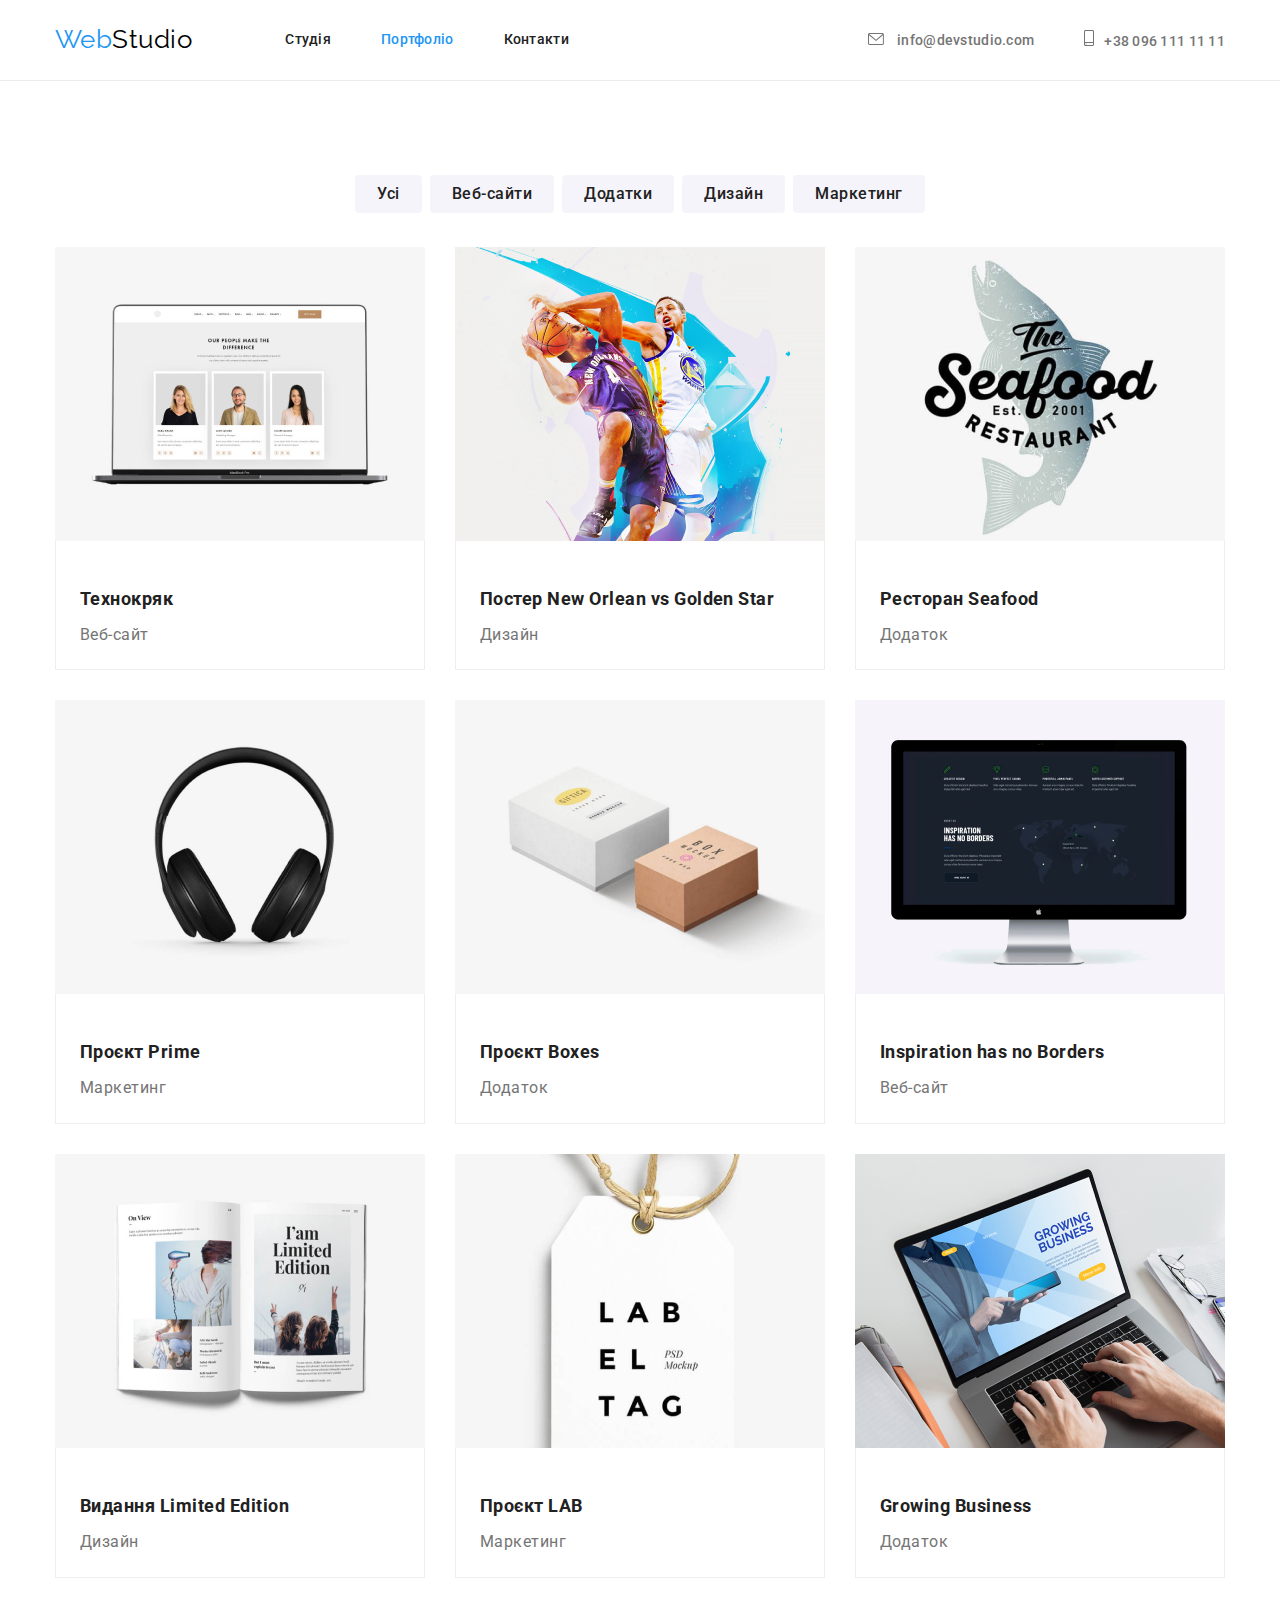
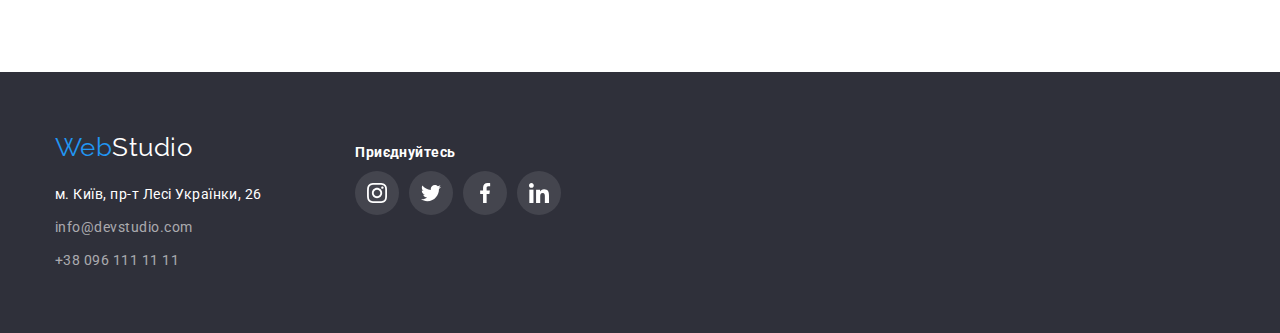
==== portfolio.html @ cf9079a1 "1" ====
<!DOCTYPE html>
<html lang="uk">
  <head>
    <meta charset="UTF-8" />
    <meta http-equiv="X-UA-Compatible" content="IE=edge" />
    <meta name="viewport" content="width=device-width, initial-scale=1.0" />
    <title>Портфоліо</title>
    <link
      href="https://fonts.googleapis.com/css2?family=Raleway:wght@700&family=Roboto:wght@400;500;700;900&display=swap"
      rel="stylesheet"
    />
    <link
      rel="stylesheet"
      href="https://cdnjs.cloudflare.com/ajax/libs/modern-normalize/1.1.0/modern-normalize.min.css"
    />
    <link rel="stylesheet" href="./css/styles.css" />
  </head>
  <body>
    <header class="header-page">
      <div class="container header">
        <nav class="menu-part">
          <a class="logo" href="/">Web<span class="logo-part">Studio</span></a>
          <!-- Меню навігації -->
          <ul class="menu list">
            <li class="item"><a class="link" href="./index.html">Студія</a></li>
            <li class="item"><a class="link current" href="./portfolio.html">Портфоліо</a></li>
            <li class="item"><a class="link" href="#contacts">Контакти</a></li>
          </ul>
        </nav>
        <!-- Контакти -->

        <ul class="contact list">
          <li class="item">
            <a class="link" href="mailto:info@devstudio.com">
              <svg class="icon icon-mail" width="16" height="12">
                <use xlink:href="./images/icons.svg#icon-mail"></use>
              </svg>
              info@devstudio.com</a
            >
          </li>
          <li class="item">
            <a class="link" href="tel:+380961111111"
              ><svg class="icon icon-phone" width="10" height="16">
                <use xlink:href="./images/icons.svg#icon-phone"></use></svg
              >+38 096 111 11 11</a
            >
          </li>
        </ul>
      </div>
    </header>

    <!-- Портфоліо -->
    <main>
      <section class="section">
        <div class="container">
          <h1 class="hidden">Наші роботи</h1>
          <h2 class="hidden">Портфоліо</h2>
          <!-- Фільтр -->
          <ul class="filter list">
            <li class="item"><button class="button" type="button">Усі</button></li>
            <li class="item"><button class="button" type="button">Веб-сайти</button></li>
            <li class="item"><button class="button" type="button">Додатки</button></li>
            <li class="item"><button class="button" type="button">Дизайн</button></li>
            <li class="item"><button class="button" type="button">Маркетинг</button></li>
          </ul>
          <!-- Портфоріо -->
          <ul class="portfolio list">
            <li class="item">
              <a class="link" href="#">
                <img
                  class="img"
                  src="./images/portfolio1.jpg"
                  alt="Технокряк"
                  width="370"
                  height="294"
                />
                <div class="signature">
                  <h3 class="title">Технокряк</h3>
                  <p class="text">Веб-сайт</p>
                </div>
              </a>
            </li>
            <li class="item">
              <a class="link" href="#" target="_blank" rel="noopener noreferrer">
                <img
                  class="img"
                  src="./images/portfolio2.jpg"
                  alt="Постер New Orlean vs Golden Star"
                  width="370"
                  height="294"
                />
                <div class="signature">
                  <h3 class="title">Постер New Orlean vs Golden Star</h3>
                  <p class="text">Дизайн</p>
                </div></a
              >
            </li>
            <li class="item">
              <a class="link" href="#" target="_blank" rel="noopener noreferrer">
                <img
                  class="img"
                  src="./images/portfolio3.jpg"
                  alt="Ресторан Seafood"
                  width="370"
                  height="294"
                />
                <div class="signature">
                  <h3 class="title">Ресторан Seafood</h3>
                  <p class="text">Додаток</p>
                </div></a
              >
            </li>
            <li class="item">
              <a class="link" href="#" target="_blank" rel="noopener noreferrer"
                ><img
                  class="img"
                  src="./images/portfolio4.jpg"
                  alt="Проєкт Prime"
                  width="370"
                  height="294"
                />
                <div class="signature">
                  <h3 class="title">Проєкт Prime</h3>
                  <p class="text">Маркетинг</p>
                </div></a
              >
            </li>
            <li class="item">
              <a class="link" href="#" target="_blank" rel="noopener noreferrer"
                ><img
                  class="img"
                  src="./images/portfolio5.jpg"
                  alt="Проєкт Boxes"
                  width="370"
                  height="294"
                />
                <div class="signature">
                  <h3 class="title">Проєкт Boxes</h3>
                  <p class="text">Додаток</p>
                </div></a
              >
            </li>
            <li class="item">
              <a class="link" href="#" target="_blank" rel="noopener noreferrer"
                ><img
                  class="img"
                  src="./images/portfolio6.jpg"
                  alt="Inspiration has no Borders"
                  width="370"
                  height="294"
                />
                <div class="signature">
                  <h3 class="title">Inspiration has no Borders</h3>
                  <p class="text">Веб-сайт</p>
                </div></a
              >
            </li>
            <li class="item">
              <a class="link" href="#" target="_blank" rel="noopener noreferrer"
                ><img
                  class="img"
                  src="./images/portfolio7.jpg"
                  alt="Видання Limited Edition"
                  width="370"
                  height="294"
                />
                <div class="signature">
                  <h3 class="title">Видання Limited Edition</h3>
                  <p class="text">Дизайн</p>
                </div></a
              >
            </li>
            <li class="item">
              <a class="link" href="#" target="_blank" rel="noopener noreferrer"
                ><img
                  class="img"
                  src="./images/portfolio8.jpg"
                  alt="Проєкт LAB"
                  width="370"
                  height="294"
                />
                <div class="signature">
                  <h3 class="title">Проєкт LAB</h3>
                  <p class="text">Маркетинг</p>
                </div></a
              >
            </li>
            <li class="item">
              <a class="link" href="#" target="_blank" rel="noopener noreferrer"
                ><img
                  class="img"
                  src="./images/portfolio9.jpg"
                  alt="Growing Business"
                  width="370"
                  height="294"
                />
                <div class="signature">
                  <h3 class="title">Growing Business</h3>
                  <p class="text">Додаток</p>
                </div></a
              >
            </li>
          </ul>
        </div>
      </section>
    </main>

    <!-- Підвал -->
    <footer class="footer">
      <div class="container">
        <div id="contacts">
          <a class="logo" href="/">Web<span class="logo-part">Studio</span></a>
          <address class="addres">
            <a
              class="addres-link"
              href="https://www.google.com/maps/place/%D0%B1%D1%83%D0%BB%D1%8C%D0%B2%D0%B0%D1%80+%D0%9B%D0%B5%D1%81%D1%96+%D0%A3%D0%BA%D1%80%D0%B0%D1%97%D0%BD%D0%BA%D0%B8,+26,+%D0%9A%D0%B8%D1%97%D0%B2,+02000/@50.427058,30.5351338,18.25z/data=!4m5!3m4!1s0x40d4cf0e033ecbe9:0x57a4dffefec77da0!8m2!3d50.4265807!4d30.5383858"
              target="_blank"
              rel="noopener noreferrer"
              >м. Київ, пр-т Лесі Українки, 26</a
            >
            <!-- Контакти -->
            <ul class="contact-footer list">
              <li class="item">
                <a
                  class="link"
                  target="_blank"
                  rel="noopener noreferrer"
                  href="mailto:info@devstudio.com"
                  >info@devstudio.com</a
                >
              </li>
              <li class="item"><a class="link" href="tel:+380961111111">+38 096 111 11 11</a></li>
            </ul>
          </address>
        </div>
        <div class="social">
          <h2 class="social-title">Приєднуйтесь</h2>
          <ul class="list socials">
            <li>
              <a class="footer-social-link" target="_blank" rel="noopener noreferrer" href="#"
                ><svg class="icon icon-instagram" width="20" height="20">
                  <use
                    xlink:href="./images/icons.svg#icon-instagram"
                    width="20"
                    height="20"
                  ></use></svg
              ></a>
            </li>
            <li>
              <a class="footer-social-link" target="_blank" rel="noopener noreferrer" href="#">
                <svg class="icon icon-twitter" width="20" height="20">
                  <use
                    xlink:href="./images/icons.svg#icon-twitter"
                    width="20"
                    height="20"
                  ></use></svg
              ></a>
            </li>
            <li>
              <a class="footer-social-link" target="_blank" rel="noopener noreferrer" href="#"
                ><svg class="icon icon-facebook" width="20" height="20">
                  <use xlink:href="./images/icons.svg#icon-facebook" width="20" height="20"></use>
                </svg>
              </a>
            </li>
            <li>
              <a class="footer-social-link" target="_blank" rel="noopener noreferrer" href="#"
                ><svg class="icon icon-linkedin" width="20" height="20">
                  <use xlink:href="./images/icons.svg#icon-linkedin" width="20" height="20"></use>
                </svg>
              </a>
            </li>
          </ul>
        </div>
      </div>
    </footer>
  </body>
</html>
---- css/styles.css ----
:root{ 
    --basic-color: #212121;
    --title-text-color: #757575;
    --accent-color: #2196F3;
    
    --background-footer-color: #2F303A ;
} 

body{
    background-color: #FFFFFF;
    color: var(--basic-color);

    font-family: 'Roboto', sans-serif;
    letter-spacing: 0.03em;
}

.icon {
    fill: currentColor;
}

.hidden{
    position: absolute;
    width: 1px;
    height: 1px;
    margin: -1px;
    border: 0;
    padding: 0;
    
    white-space: nowrap;
    clip-path: inset(100%);
    clip: rect(0 0 0 0);
    overflow: hidden;
}

.section{
    padding-top: 94px;
    padding-bottom: 94px;
}


.list{
    padding: 0;
    margin: 0;
    list-style: none;

}
.container {
    margin-left: auto;
    margin-right: auto;
    max-width: 1200px;
    padding-left: 15px;
    padding-right: 15px;
}

.menu-part{
    display: flex;
    align-items: center;
} 

.header-page{
    border-bottom: 1px solid #ECECEC;
}

.header{
    display: flex;
    align-items: center;
    justify-content: center;
} 

.logo{
    color: var(--accent-color);
    margin-right: 93px;
   
    font-size: 26px;
    text-decoration: none;
    font-family: 'Raleway', sans-serif; 
    line-height: 1.2;
 
}
.logo-part{
    /* margin-right: 93px; */
    color: #000000;
    text-decoration: none;
    

}
.menu{
    display: flex;
}

.menu .item:not(:last-child){
    margin-right: 50px;
}

.link{
    text-decoration: none;
    color: var(--basic-color);
}
.menu .link{
    display: block;
    padding-top: 32px;
    padding-bottom: 32px;

    color: var(--basic-color);
    text-decoration: none;
    font-weight: 500;
    font-size: 14px;
    line-height: 1.14;
    letter-spacing: 0.02em;
   
}
.menu .link:hover,
.menu .link:focus{
    color: var(--accent-color);
}
.menu .link.current{
    color: var(--accent-color);
}

.contact {
    display: flex;
    margin-left: auto;
    align-items: center;
}

.contact .item:not(:last-child) {
    margin-right: 50px;
}

.contact .link{
    color: var(--title-text-color);
    text-decoration: none;
    font-weight: 500;
    font-size: 14px;
    line-height: 1.14;
    letter-spacing: 0.02em;
}

.contact .link:hover,
.contact .link:focus{
    color: var(--accent-color);
    text-decoration: none;
}

.icon-phone{
    margin-right: 10px;
}

.icon-mail{
    margin-right: 10px;
}
/* Шапка */



.hero{
    max-width: 1600px;
    margin-left: auto;
    margin-right: auto;
    padding: 200px 0;

    
    background-image:linear-gradient(to bottom, rgba(47, 48, 58, 0.4), rgba(47, 48, 58, 0.4)),url(../images/background.jpg);
    background-size:cover;
    
  
}

.hero-title{
    margin-top: 0;
    margin-bottom: 30px;
    margin-left: auto;
    margin-right: auto;
    max-width: 670px;
  
    color: #FFFFFF;
    font-weight: 900;
    font-size: 44px;
    line-height: 1.36;
    text-align: center;
    letter-spacing: 0.03em;
    text-transform: uppercase;
}

.button-order{
   display: block;
    min-width: 216px;
    min-height: 50px;
    border-radius: 4px;
    border-color: transparent;
    margin: auto;

    color: #FFFFFF;
    background-color: var(--accent-color);
    cursor: pointer;

    font-weight: 700;
    font-size: 16px;
    line-height: 1.9;  
    letter-spacing: 0.06em;
    
}
/* Особливості */
.features {
    display: flex;
}
.features-section{
    padding-bottom: 0;
}

.decorative-icon{
    display: flex;
    background-color: #F5F4FA;
    width: 270px;
    height: 120px;
    border-radius: 4px;
    margin-bottom: 30px;
   justify-content: center;
   align-items: center;
    
}


.features .item:not(:last-child){
  
    margin-right: 30px;
}
.section .section-title{
    margin-bottom: 50px;
    margin-top: 0;

    font-weight: 700;
    font-size: 36px;
    line-height: 1.16;
    text-align: center;
}


.features .title{
    margin-top: 0;
    margin-bottom: 10px;

    font-weight: 700;
    font-size: 14px;
    line-height: 1.14;
    text-transform: uppercase;

}

.features-section .item{
    width: 270px;
}

.features .text{
    margin-top: 0;
    margin-bottom: 0;

    color: var(--title-text-color);
    font-size: 14px;
    line-height: 1.7;
    
}

/* Чим займаємося */
.work {
    display: flex;
}

.work-title {
    margin-bottom: 50px;
}

.work .item:not(:last-child){
    margin-right: 30px;
}
/* Наша команда */
.team {
    display: flex;
}
.team-background{
    background-color: #F5F4FA;
}

.team .item:not(:last-child){
    margin-right: 30px;
}

.team .item{
    background-color: #FFFFFF;
    padding-bottom: 30px;

    box-shadow: 0px 1px 3px rgba(0, 0, 0, 0.12), 0px 1px 1px rgba(0, 0, 0, 0.14), 0px 2px 1px rgba(0, 0, 0, 0.2);
    border-radius: 0px 0px 4px 4px;

}


.team .image{
    margin-bottom: 30px;  
}

    
.team .title{
    font-weight: 500;
    font-size: 16px;
    line-height: 1.2;
    margin-top: 0em;
    margin-bottom: 10px;
    text-align: center;
}

.team .text{
    color: var(--title-text-color);

    font-size:16px;
    line-height: 1.2;
    
    margin-top: 0;
    margin-bottom: 16px;
    text-align: center;
}
.team-social-link{
    display: flex;
    justify-content: center;
    align-items: center;
    

    color: #AFB1B8;
    width: 44px;
    height: 44px;
    border-radius: 50%;
}

.team-social-link:hover,
.team-social-link:focus{
    color: #FFFFFF;
    background-color: #2196F3;
}

.socials{
    display: flex;
    gap: 10px;
    justify-content: center;
    
}

.customers-list{
    display: flex;
    gap: 30px;
}

.customers-link{
    display: flex;
    justify-content: center;
    align-items: center;
    color: #AFB1B8;
    width: 170px;
    height: 92px;
    border: 1px solid #AFB1B8;
    border-radius: 4px;
}

.customers-link:hover,
.customers-link:focus{
   color: var(--accent-color);
   border-color: var(--accent-color);
}
/* Підвал */
.footer{
    background-color: var(--background-footer-color);
    padding: 60px 0;
}
.footer .container{
    display: flex;
}
.footer .logo{
    display: inline-block;
    margin-bottom: 20px;
}

.footer .logo-part{
    color: #ffffff;
    text-decoration: none;
}

.addres-link{
    color: #ffffff;
    display: inline-block;
    margin-bottom: 9px;
    
    font-style: normal;
    text-decoration: none;
    font-size: 14px;
    line-height: 1.7;
}
.addres-link:hover,
.addres-link:focus{
    color: var(--accent-color);
    font-style: normal;
}
.contact-footer .link{
    color: rgba(255, 255, 255, 0.6);

    text-decoration: none;
    font-style: normal;
    font-size: 14px;
    line-height: 1.7;
}
.contact-footer .item:not(:last-child){
margin-bottom: 9px;
}


.contact-footer .link.link:hover,
.contact-footer .link.link:focus{
    color: var(--accent-color);
    font-style: normal;
}

.footer-social-link{
    color: #FFFFFF;
}
.social{
    margin-left: 70px;
}
.social-title{
    color: #FFFFFF;

    font-weight: 700;
    font-size: 14px;
    line-height: 16px;
    letter-spacing: 0.03em;
}

.footer-social-link{
    display: flex;
    justify-content: center;
    align-items: center;
    color: #FFFFFF;

    width: 44px;
    height: 44px;
    border-radius: 50%;
    background-color: rgba(255, 255, 255, 0.1);
}
.footer-social-link:hover,
.footer-social-link:focus{
    background-color: var(--accent-color);
}

/* portfolio.html */

/* Фільтр */

 .portfolio .img{
    display: block;
 }

.signature{
    padding: 20px 24px;
    border-left: 1px solid #EEEEEE;
    border-right: 1px solid #EEEEEE;
    border-bottom: 1px solid #EEEEEE;
}

.filter {
    display: flex;
    justify-content: center;
    margin-bottom: 34px;
}

.filter .item.item:not(:last-child){
    margin-right: 8px;
}

.button {
    border: transparent;

    color: #212121;
    background-color: #F5F4FA;
    cursor: pointer;
    padding: 6px 22px;
    
    border: transparent;
    border-radius: 4px;
    font-weight: 500;
    font-size: 16px;
    line-height: 1.6;
    letter-spacing: 0.03em
}


.button:hover,
.button:focus {
    border: transparent;
    border-radius: 4px;
    color: #FFFFFF;
    background-color: #2196F3;
    box-shadow: 0px 3px 1px rgba(0, 0, 0, 0.1), 
                0px 1px 2px rgba(0, 0, 0, 0.08),
                0px 2px 2px rgba(0, 0, 0, 0.12);
}
/* Портфоліо */
.portfolio{
    display: flex;
    flex-wrap: wrap;
    gap: 30px; 
    box-sizing: border-box;  
}
.portfolio .item:hover,
.portfolio .item:focus{
    box-shadow: 0px 1px 1px rgba(0, 0, 0, 0.12), 
                0px 4px 4px rgba(0, 0, 0, 0.06), 
                1px 4px 6px rgba(0, 0, 0, 0.16);

}

.portfolio .title{
    font-weight: 700;
    font-size: 18px;
    line-height: 2;
    margin-top: 20px;
    margin-bottom: 4px; 
    
}


.portfolio .text{
    color: var(--title-text-color);

    font-size: 16px;
    line-height: 1.8;
    margin: 0;
}
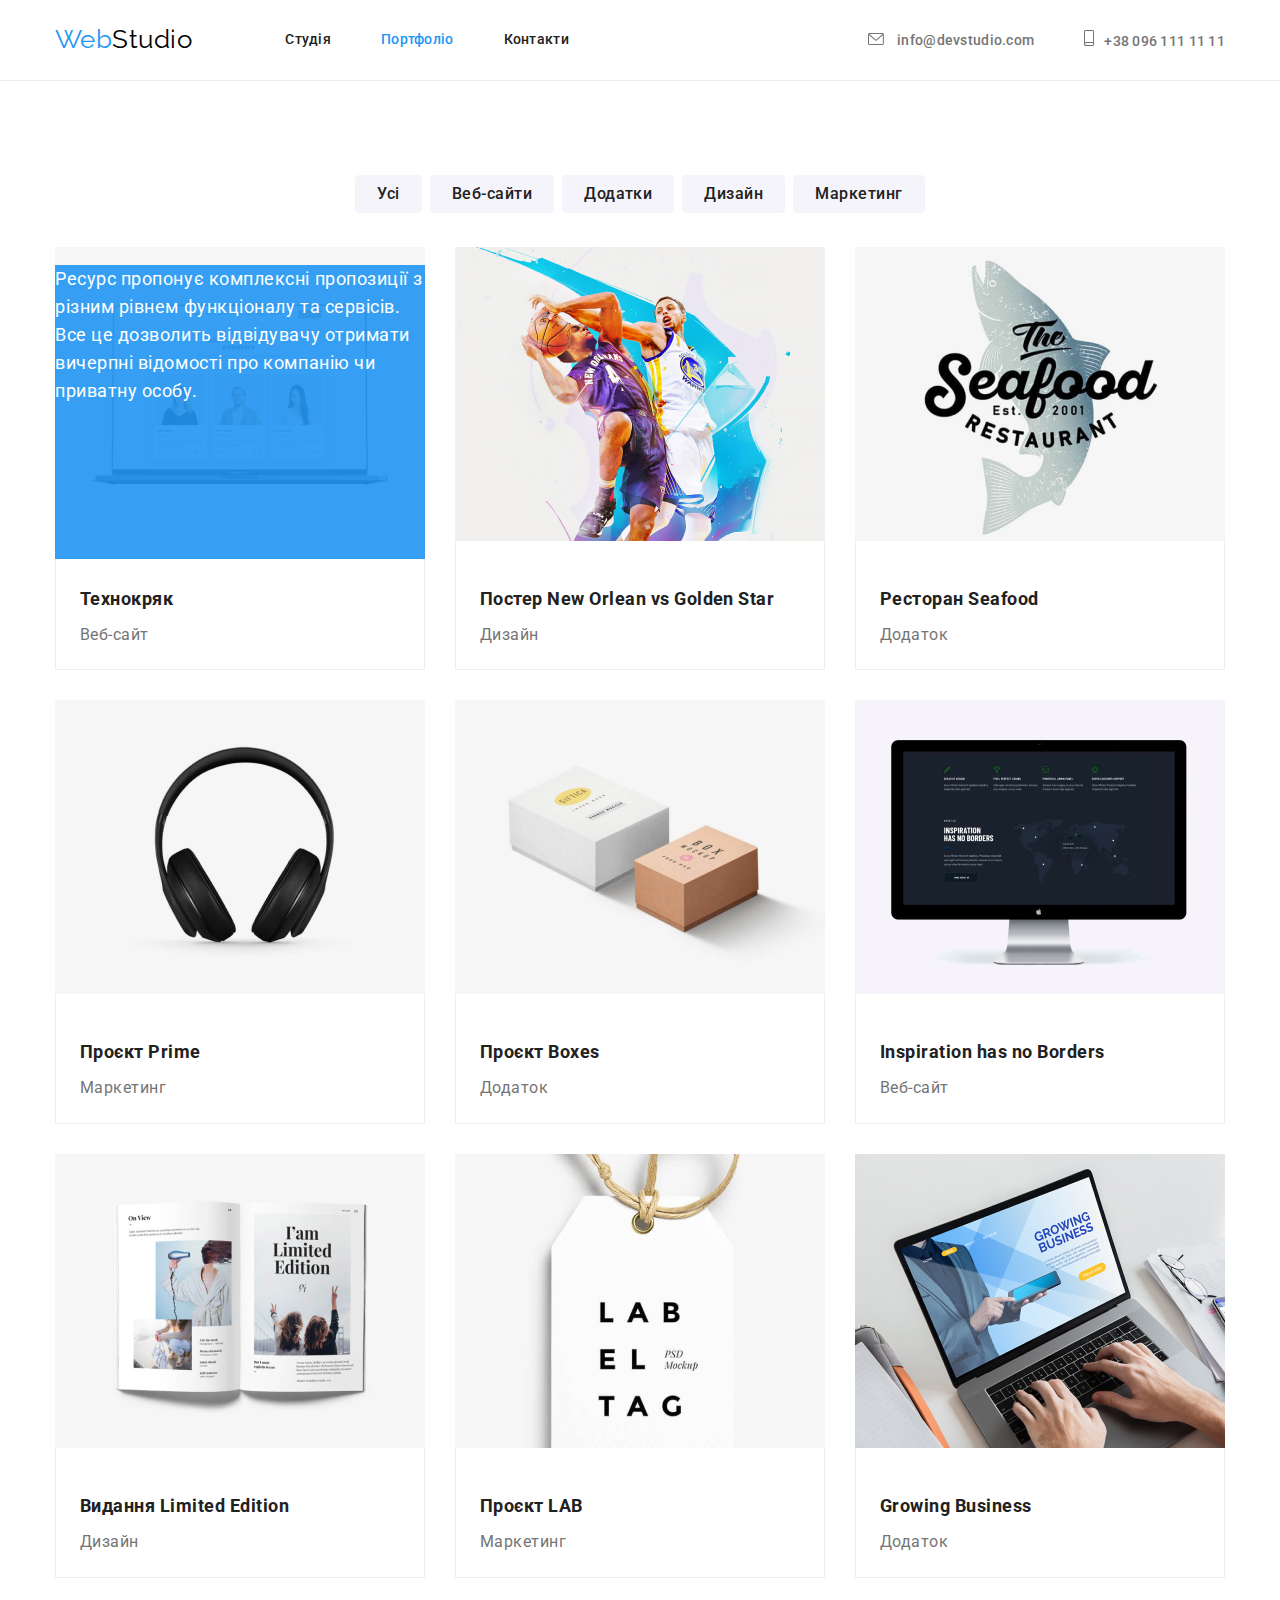
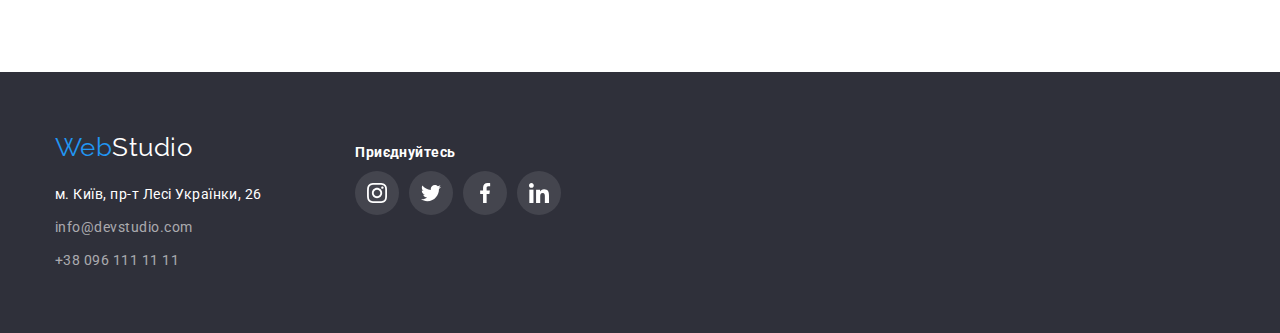
==== commit f673b642: "1" ====
--- a/portfolio.html
+++ b/portfolio.html
@@ -67,13 +67,14 @@
           <ul class="portfolio list">
             <li class="item">
               <a class="link" href="#">
-                <img
+                <div class="portfolio-downtitle-block"><img
                   class="img"
                   src="./images/portfolio1.jpg"
                   alt="Технокряк"
                   width="370"
                   height="294"
                 />
+              <p class="portfolio-downtitle">Ресурс пропонує комплексні пропозиції з різним рівнем функціоналу та сервісів. Все це дозволить відвідувачу отримати вичерпні відомості про компанію чи приватну особу.</p></div>               
                 <div class="signature">
                   <h3 class="title">Технокряк</h3>
                   <p class="text">Веб-сайт</p>
--- a/css/styles.css
+++ b/css/styles.css
@@ -269,6 +269,28 @@
 .work-title {
     margin-bottom: 50px;
 }
+.downtitle{
+    position: absolute;
+    left: 0;
+    bottom: 0;
+    background-color: rgba(47, 48, 58, 0.8);
+    width: 100%;
+    
+    padding: 27px 0;
+    font-weight: 700;
+    font-size: 14px;
+    line-height: 1.1428;
+    text-align: center;
+    letter-spacing: 0.03em;
+    text-transform: uppercase;
+    
+     color: #FFFFFF;
+}
+
+.work .item{
+    position: relative;
+    
+}
 
 .work .item:not(:last-child){
     margin-right: 30px;
@@ -520,11 +542,26 @@
     font-size: 18px;
     line-height: 2;
     margin-top: 20px;
-    margin-bottom: 4px; 
-    
-}
-
-
+    margin-bottom: 4px;    
+}
+
+.portfolio-downtitle-block{
+    position: relative;
+}
+
+.portfolio-downtitle{
+    position: absolute;
+    top: 0;
+    left: 0;
+    height: 100%;
+    width: 100%;
+    
+    font-size: 18px;
+    line-height: 1.56;
+    letter-spacing: 0.03em;
+    background-color: rgba(33, 150, 243, 0.9);
+     color: #FFFFFF;
+}
 .portfolio .text{
     color: var(--title-text-color);
 
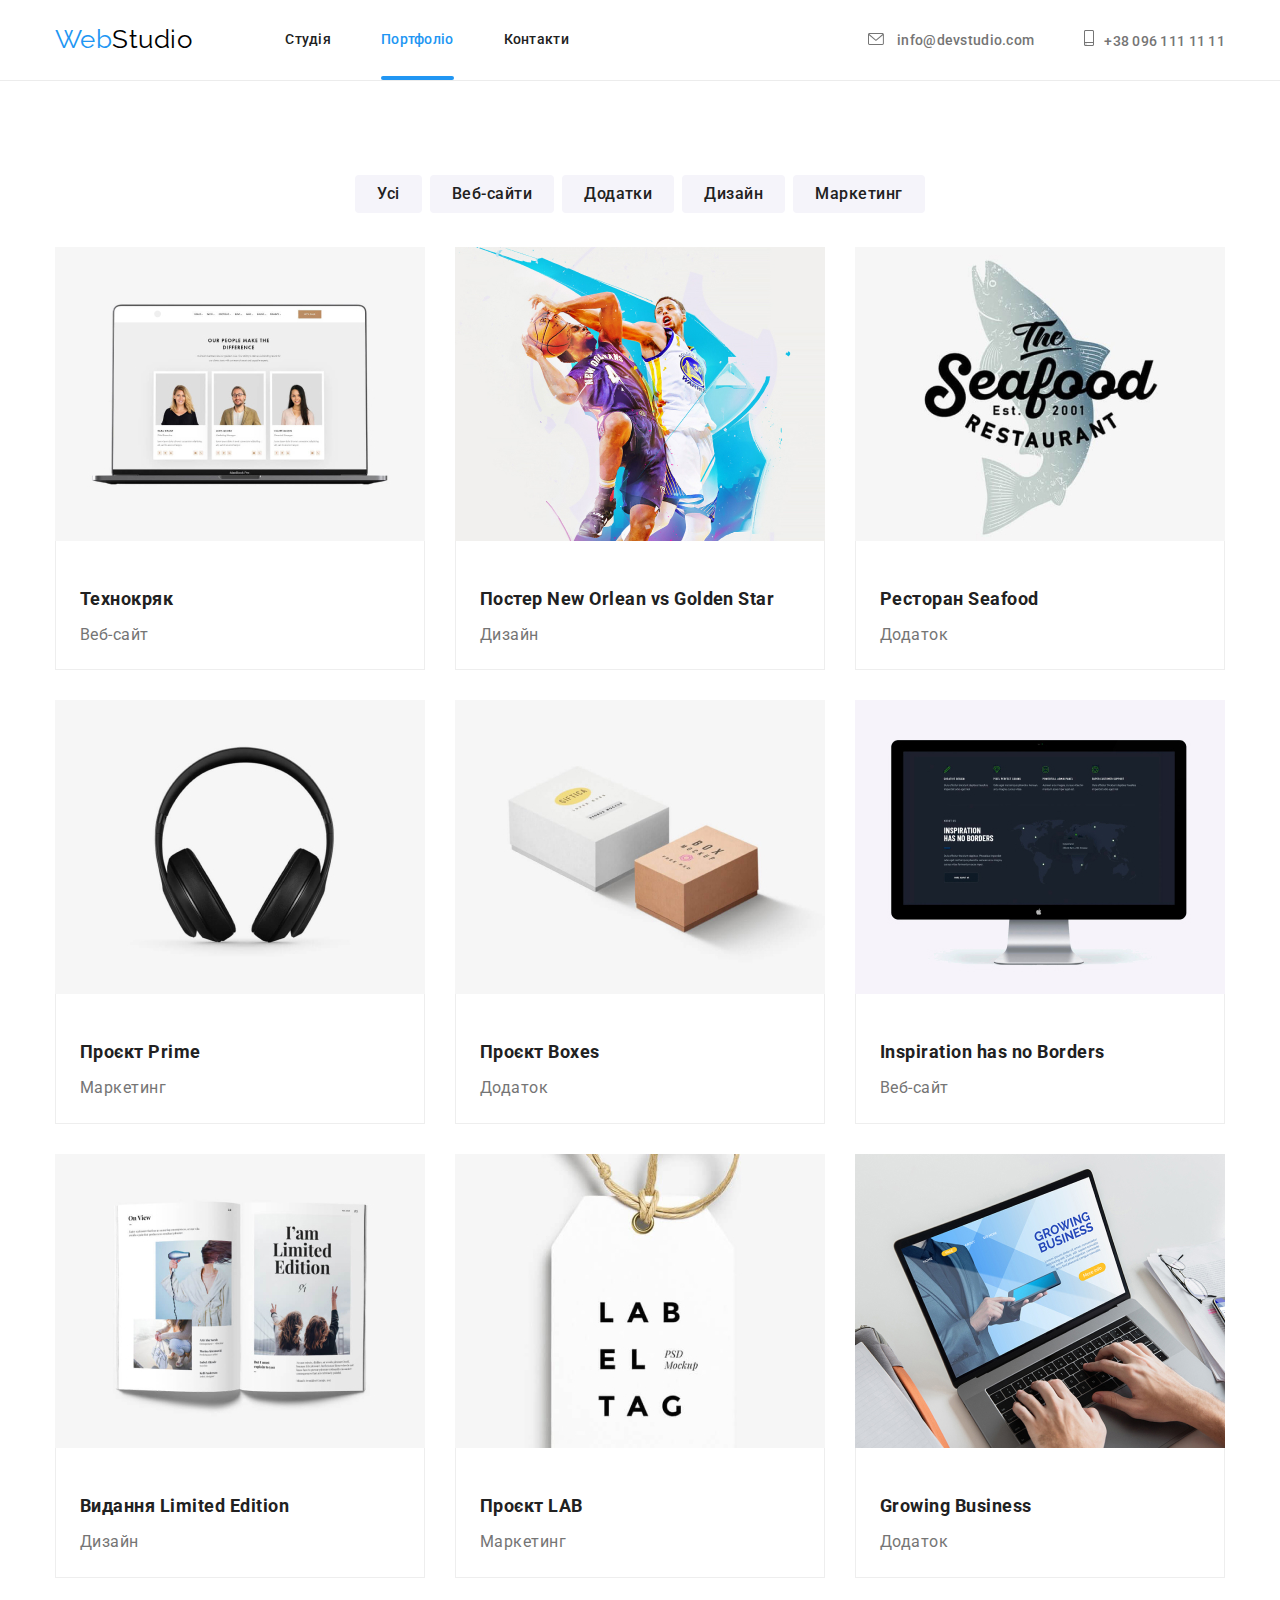
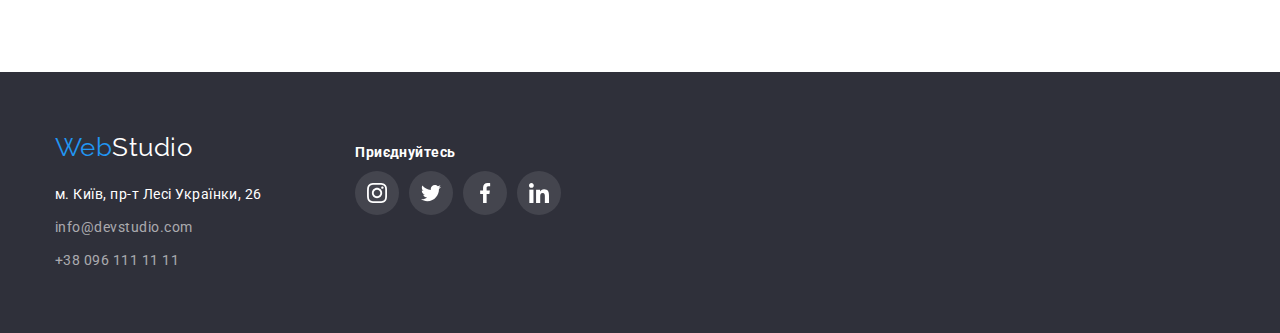
==== commit 854ff176: "1" ====
--- a/portfolio.html
+++ b/portfolio.html
@@ -18,7 +18,7 @@
   <body>
     <header class="header-page">
       <div class="container header">
-        <nav class="menu-part">
+        <nav class="nav">
           <a class="logo" href="/">Web<span class="logo-part">Studio</span></a>
           <!-- Меню навігації -->
           <ul class="menu list">
@@ -67,14 +67,20 @@
           <ul class="portfolio list">
             <li class="item">
               <a class="link" href="#">
-                <div class="portfolio-downtitle-block"><img
-                  class="img"
-                  src="./images/portfolio1.jpg"
-                  alt="Технокряк"
-                  width="370"
-                  height="294"
-                />
-              <p class="portfolio-downtitle">Ресурс пропонує комплексні пропозиції з різним рівнем функціоналу та сервісів. Все це дозволить відвідувачу отримати вичерпні відомості про компанію чи приватну особу.</p></div>               
+                <div class="portfolio-downtitle-block">
+                  <img
+                    class="img"
+                    src="./images/portfolio1.jpg"
+                    alt="Технокряк"
+                    width="370"
+                    height="294"
+                  />
+                  <p class="portfolio-downtitle">
+                    Ресурс пропонує комплексні пропозиції з різним рівнем функціоналу та сервісів.
+                    Все це дозволить відвідувачу отримати вичерпні відомості про компанію чи
+                    приватну особу.
+                  </p>
+                </div>
                 <div class="signature">
                   <h3 class="title">Технокряк</h3>
                   <p class="text">Веб-сайт</p>
@@ -83,18 +89,21 @@
             </li>
             <li class="item">
               <a class="link" href="#" target="_blank" rel="noopener noreferrer">
-                <img
-                  class="img"
-                  src="./images/portfolio2.jpg"
-                  alt="Постер New Orlean vs Golden Star"
-                  width="370"
-                  height="294"
-                />
+                <div class="portfolio-downtitle-block">
+                  <img
+                    class="img"
+                    src="./images/portfolio2.jpg"
+                    alt="Постер New Orlean vs Golden Star"
+                    width="370"
+                    height="294"
+                  />
+                </div>
+
                 <div class="signature">
                   <h3 class="title">Постер New Orlean vs Golden Star</h3>
                   <p class="text">Дизайн</p>
-                </div></a
-              >
+                </div>
+              </a>
             </li>
             <li class="item">
               <a class="link" href="#" target="_blank" rel="noopener noreferrer">
@@ -201,8 +210,7 @@
                 </div></a
               >
             </li>
-          </ul>
-        </div>
+          </ul>     
       </section>
     </main>
 
--- a/css/styles.css
+++ b/css/styles.css
@@ -14,6 +14,9 @@
     letter-spacing: 0.03em;
 }
 
+img{
+    display: block;
+}
 .icon {
     fill: currentColor;
 }
@@ -52,11 +55,20 @@
     padding-right: 15px;
 }
 
-.menu-part{
+.nav{
     display: flex;
     align-items: center;
 } 
-
+.link.current::after{
+    position: absolute;
+    content: "";
+    display: block;
+    bottom: 0;
+    width: 100%;
+    height: 4px;
+    border-radius: 2px;
+    background-color: var(--accent-color);
+}
 .header-page{
     border-bottom: 1px solid #ECECEC;
 }
@@ -97,9 +109,13 @@
     color: var(--basic-color);
 }
 .menu .link{
+    position: relative;
     display: block;
+    
     padding-top: 32px;
     padding-bottom: 32px;
+    
+    
 
     color: var(--basic-color);
     text-decoration: none;
@@ -290,6 +306,7 @@
 .work .item{
     position: relative;
     
+    
 }
 
 .work .item:not(:last-child){
@@ -533,8 +550,12 @@
 .portfolio .item:focus{
     box-shadow: 0px 1px 1px rgba(0, 0, 0, 0.12), 
                 0px 4px 4px rgba(0, 0, 0, 0.06), 
-                1px 4px 6px rgba(0, 0, 0, 0.16);
-
+                1px 4px 6px rgba(0, 0, 0, 0.16);            
+}
+
+.portfolio .link:hover .portfolio-downtitle,
+.portfolio .link:focus .portfolio-downtitle{
+    transform: translateY(0);
 }
 
 .portfolio .title{
@@ -547,21 +568,35 @@
 
 .portfolio-downtitle-block{
     position: relative;
+    overflow: hidden;
 }
 
 .portfolio-downtitle{
+    display: block;
     position: absolute;
     top: 0;
     left: 0;
     height: 100%;
     width: 100%;
+    padding: 63px 24px;
+    margin: 0;
     
     font-size: 18px;
     line-height: 1.56;
     letter-spacing: 0.03em;
     background-color: rgba(33, 150, 243, 0.9);
-     color: #FFFFFF;
-}
+    color: #FFFFFF;
+    transition: transform 250ms cubic-bezier(0.4, 0, 0.2, 1);
+
+    transform: translateY(101%);
+   
+}
+
+.portfolio .item{
+    display: block;
+}
+    
+
 .portfolio .text{
     color: var(--title-text-color);
 
@@ -570,3 +605,41 @@
     margin: 0;
 }
 
+.modal{
+    
+    display: flex;
+    justify-content: center;
+    align-items: center;
+
+    position: fixed;
+    z-index: 999;
+    left: 0;
+    top: 0;
+        
+    background-color: rgba(0, 0, 0, 0.2);
+    width: 100%;
+    height: 100%;
+    display: flex;
+    justify-content: center;
+    align-items: center;
+}
+
+.modal-window{
+display: flex;
+width: 528px;
+height: 581px;
+background-color: #FFFFFF;
+justify-content: end;
+align-items: flex-start;
+}
+
+.close-button{
+
+width: 30px;
+height: 30px;
+border-radius: 50%; 
+border:1px solid rgba(0, 0, 0, 0.1);
+
+margin-top: 8px;
+margin-right: 8px;
+}